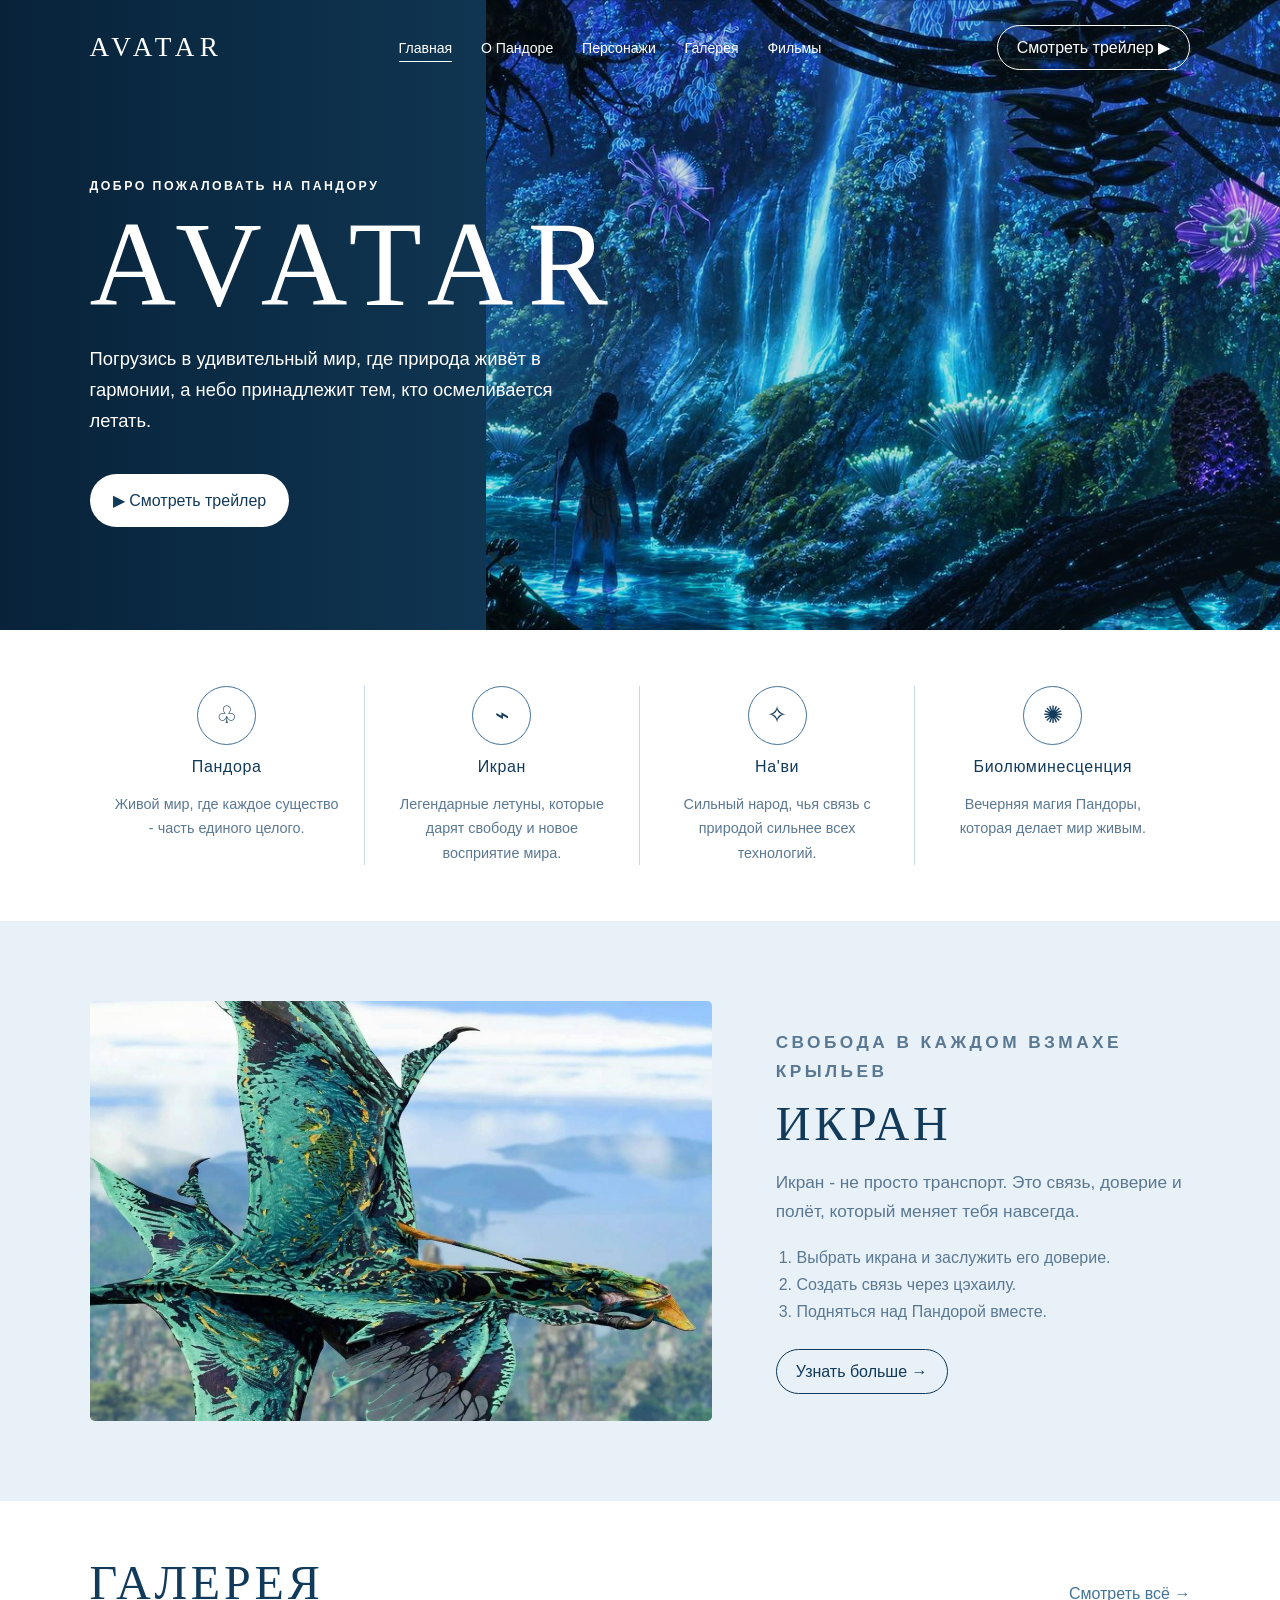
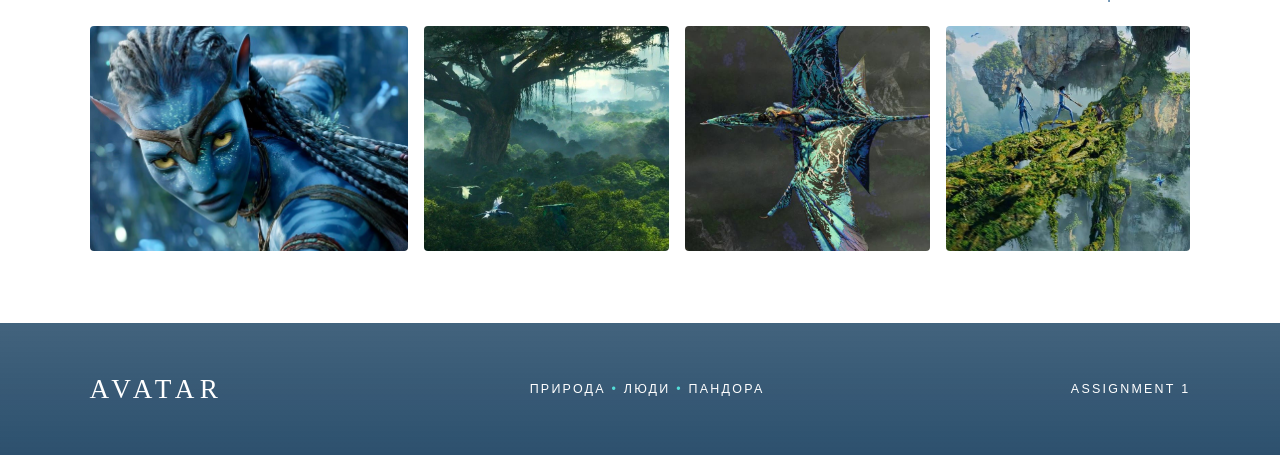
==== OneDrive/Desktop/Assignment_WEB_1_Kapizova_Aiya/index.html @ e0be304f "Initial commit" ====
<!doctype html>
<html lang="ru">
  <head>
    <meta charset="UTF-8" />
    <meta name="viewport" content="width=device-width, initial-scale=1.0" />
    <meta name="description" content="Авторский гид по миру фильма Аватар." />
    <title>Avatar | Мир Пандоры</title>
    <link rel="stylesheet" href="css/style.css" />
  </head>
  <body>
    <header class="site-header">
      <a class="brand" href="index.html">AVATAR</a>
      <nav aria-label="Основная навигация">
        <ul class="nav-list">
          <li>
            <a class="active" aria-current="page" href="index.html">Главная</a>
          </li>
          <li><a href="about.html">О Пандоре</a></li>
          <li><a href="about.html#characters">Персонажи</a></li>
          <li><a href="#gallery">Галерея</a></li>
          <li><a href="contact.html">Фильмы</a></li>
        </ul>
      </nav>
      <a class="nav-cta" href="about.html#trailer">Смотреть трейлер ▶</a>
    </header>
    <main>
      <section class="hero" id="welcome">
        <div class="hero-copy">
          <p class="eyebrow">Добро пожаловать на Пандору</p>
          <h1>AVATAR</h1>
          <p>
            Погрузись в удивительный мир, где природа живёт в гармонии, а небо
            принадлежит тем, кто осмеливается летать.
          </p>
          <a class="primary-button" href="about.html#trailer"
            >▶ Смотреть трейлер</a
          >
        </div>
        <img class="hero-art" src="./images/avatar.jpg" alt="Пандора" />
      </section>
      <section class="pillars" aria-label="Главные темы Пандоры">
        <article>
          <span class="round-icon">♧</span>
          <h2>Пандора</h2>
          <p>Живой мир, где каждое существо - часть единого целого.</p>
        </article>
        <article>
          <span class="round-icon">⌁</span>
          <h2>Икран</h2>
          <p>
            Легендарные летуны, которые дарят свободу и новое восприятие мира.
          </p>
        </article>
        <article>
          <span class="round-icon">✧</span>
          <h2>На'ви</h2>
          <p>Сильный народ, чья связь с природой сильнее всех технологий.</p>
        </article>
        <article>
          <span class="round-icon">✺</span>
          <h2>Биолюминесценция</h2>
          <p>Вечерняя магия Пандоры, которая делает мир живым.</p>
        </article>
      </section>
      <section class="feature-section">
        <img src="./images/ikran 2.jpg" alt="Нави" />
        <div>
          <p class="eyebrow">Свобода в каждом взмахе крыльев</p>
          <h2>Икран</h2>
          <p>
            Икран - не просто транспорт. Это связь, доверие и полёт, который
            меняет тебя навсегда.
          </p>
          <ol class="quiet-list">
            <li>Выбрать икранa и заслужить его доверие.</li>
            <li>Создать связь через цэхаилу.</li>
            <li>Подняться над Пандорой вместе.</li>
          </ol>
          <a class="outline-button" href="about.html">Узнать больше →</a>
        </div>
      </section>
      <section class="gallery-section" id="gallery">
        <div class="section-title">
          <h2>Галерея</h2>
          <a href="about.html">Смотреть всё →</a>
        </div>
        <div class="gallery-grid">
          <img
            src="./images/avatar 10.jpg"
            alt="Горы Пандоры под большой луной"
          /><img
            src="./images/avatar 9.jpg"
            alt="Стилизованный портрет На'ви в светящемся лесу"
          /><img
            src="./images/avatar 3.jpg"
            alt="Биолюминесцентные растения возле воды ночью"
          /><img
            src="./images/avatar 11.jpg"
            alt="Икран в полёте над Пандорой"
          />
        </div>
      </section>
    </main>
    <footer class="site-footer">
      <a class="brand" href="index.html">AVATAR</a>
      <p>Природа <span>•</span> Люди <span>•</span> Пандора</p>
      <p>Assignment 1</p>
    </footer>
  </body>
</html>
---- OneDrive/Desktop/Assignment_WEB_1_Kapizova_Aiya/css/style.css ----
:root {
  --ink: #123a5b;
  --navy: rgb(9, 40, 66);
  --sky: hsl(205, 50%, 94%);
  --glow: #54ded9;
  --white: white;
}
* {
  box-sizing: border-box;
}
html {
  scroll-behavior: smooth;
}
body {
  margin: 0;
  background: var(--sky);
  color: var(--ink);
  font-family: Arial, Helvetica, sans-serif;
  font-size: 1rem;
  line-height: 1.7;
}
img {
  display: block;
  max-width: 100%;
}
a {
  color: inherit;
}
h1,
h2,
.brand {
  font-family: Georgia, "Times New Roman", serif;
  font-weight: 400;
}
h1 {
  font-size: clamp(3.8rem, 10vw, 7.5rem);
  letter-spacing: 0.12em;
  line-height: 0.95;
  margin: 0.65rem 0 1.3rem;
}
h2 {
  font-size: clamp(1.9rem, 4vw, 3rem);
  letter-spacing: 0.08em;
  line-height: 1.1;
  margin: 0 0 1rem;
  text-transform: uppercase;
}
.site-header {
  align-items: center;
  color: var(--white);
  display: flex;
  gap: 2rem;
  justify-content: space-between;
  left: 0;
  padding: 1.5rem 7%;
  position: absolute;
  right: 0;
  top: 0;
  z-index: 2;
}
.brand {
  font-size: 1.7rem;
  letter-spacing: 0.2em;
  text-decoration: none;
  white-space: nowrap;
}
.nav-list {
  display: flex;
  gap: 1.8rem;
  list-style: none;
  margin: 0;
  padding: 0;
}
.nav-list a {
  border-bottom: 1px solid transparent;
  font-size: 0.88rem;
  padding-bottom: 0.35rem;
  text-decoration: none;
  transition:
    color 0.2s,
    border-color 0.2s;
}
.nav-list a:hover,
.nav-list a:focus-visible,
.nav-list .active {
  border-color: var(--white);
  color: var(--white);
}
.nav-cta,
.outline-button {
  border: 1px solid currentColor;
  border-radius: 99px;
  padding: 0.5em 1.2em;
  text-decoration: none;
  transition:
    background-color 0.2s,
    transform 0.2s;
  white-space: nowrap;
}
.nav-cta:hover,
.nav-cta:focus-visible,
.outline-button:hover,
.outline-button:focus-visible {
  background: var(--white);
  color: var(--ink);
  transform: translateY(-2px);
}
.hero {
  background:
    linear-gradient(
      90deg,
      rgba(4, 26, 47, 0.85),
      rgba(8, 35, 58, 0.5) 48%,
      rgba(8, 35, 58, 0.08)
    ),
    #1c5277;
  color: var(--white);
  min-height: 70vh;
  overflow: hidden;
  padding: 11rem 7% 5rem;
  position: relative;
}
#welcome {
  isolation: isolate;
}
.hero-copy {
  max-width: 33rem;
  position: relative;
  z-index: 1;
}
.hero-copy p:not(.eyebrow) {
  font-size: 1.15rem;
  max-width: 29rem;
}
.hero-art {
  height: 100%;
  object-fit: cover;
  opacity: 0.83;
  position: absolute;
  right: 0;
  top: 0;
  width: 62%;
}
.eyebrow {
  font-size: 0.77rem;
  font-weight: bold;
  letter-spacing: 0.2em;
  margin: 0 0 0.7rem;
  text-transform: uppercase;
}
.primary-button,
button {
  background: var(--white);
  border: 0;
  border-radius: 99px;
  color: var(--ink);
  cursor: pointer;
  display: inline-block;
  font: inherit;
  margin-top: 1.2rem;
  padding: 0.8em 1.45em;
  text-decoration: none;
  transition:
    background-color 0.2s,
    box-shadow 0.2s,
    transform 0.2s;
}
.primary-button:hover,
.primary-button:focus-visible,
button:hover,
button:focus-visible {
  background: var(--glow);
  box-shadow: 0 0.5rem 1rem rgba(0, 0, 0, 0.18);
  transform: translateY(-2px);
}
.pillars {
  background: var(--white);
  display: grid;
  grid-template-columns: repeat(4, 1fr);
  padding: 3.5rem 7%;
}
.pillars article {
  border-right: 1px solid #c5d9e6;
  padding: 0 1.5rem;
  text-align: center;
}
.pillars article:last-child {
  border: 0;
}
.pillars h2 {
  font-family: Arial, Helvetica, sans-serif;
  font-size: 1rem;
  letter-spacing: 0.04em;
  margin-top: 0.8rem;
  text-transform: none;
}
.pillars p {
  color: #5b7893;
  font-size: 0.9rem;
  margin: 0;
}
.round-icon {
  align-items: center;
  border: 1px solid #42739c;
  border-radius: 50%;
  display: inline-flex;
  font-size: 1.5rem;
  height: 3.7rem;
  justify-content: center;
  width: 3.7rem;
}
.feature-section {
  align-items: center;
  display: grid;
  gap: 4rem;
  grid-template-columns: 1.2fr 0.8fr;
  margin: 0 auto;
  max-width: 1300px;
  padding: 5rem 7%;
}
.feature-section img {
  background: #123a5b;
  border-radius: 0.3rem;
  max-height: 420px;
  min-height: 320px;
  object-fit: cover;
  width: 100%;
}
.feature-section p {
  color: #5b7893;
  font-size: 1.08rem;
}
.quiet-list {
  color: #5b7893;
  padding-left: 1.3em;
}
.outline-button {
  display: inline-block;
  margin-top: 0.5rem;
}
.gallery-section {
  background: var(--white);
  padding: 3.5rem 7% 4.5rem;
}
.section-title {
  align-items: baseline;
  display: flex;
  justify-content: space-between;
}
.section-title a,
.text-link {
  color: #42739c;
  text-decoration: none;
}
.section-title a:hover,
.text-link:hover {
  text-decoration: underline;
}
.gallery-grid {
  display: grid;
  gap: 1rem;
  grid-template-columns: 1.3fr repeat(3, 1fr);
}
.gallery-grid img {
  border-radius: 0.25rem;
  height: 225px;
  object-fit: cover;
  width: 100%;
}
.inner-page {
  margin: 0 auto;
  max-width: 1140px;
  padding: 9rem 7% 5rem;
}
.inner-page .eyebrow {
  color: #42739c;
}
.page-intro {
  border-bottom: 1px solid #c5d9e6;
  max-width: 750px;
  padding-bottom: 2.5rem;
}
.page-intro h1 {
  color: var(--ink);
  font-size: clamp(3rem, 7vw, 5.5rem);
}
.page-intro p {
  font-size: 1.12rem;
}
.info-columns {
  display: grid;
  gap: 4rem;
  grid-template-columns: 1fr 1fr;
  margin: 3.5rem 0;
}
.info-columns h2,
.form-section h2,
.trailer-section h2 {
  font-size: 1.75rem;
}
.character-section {
  align-items: center;
  background: var(--white);
  display: grid;
  gap: 3rem;
  grid-template-columns: 1fr 1fr;
  margin: 3rem -5% 4rem;
  padding: 3rem 5%;
}
.character-section figure {
  margin: 0;
}
.character-section img {
  background: var(--navy);
  border-radius: 0.25rem;
  width: 100%;
}
.character-section figcaption,
.quote-source,
.media-label {
  color: #5b7893;
  font-size: 0.85rem;
}
.character-section blockquote {
  border-left: 3px solid var(--glow);
  font-family: Georgia, "Times New Roman", serif;
  font-size: 1.3rem;
  margin: 1.5rem 0;
  padding-left: 1rem;
}
.trailer-section {
  max-width: 800px;
}
.video-wrap {
  aspect-ratio: 16 / 9;
  background: var(--navy);
}
.video-wrap iframe {
  border: 0;
  height: 100%;
  width: 100%;
}
.table-wrap {
  margin: 3rem 0;
  overflow-x: auto;
}
table {
  border-collapse: collapse;
  min-width: 720px;
  width: 100%;
}
caption {
  font-family: Georgia, "Times New Roman", serif;
  font-size: 1.4rem;
  margin-bottom: 0.8rem;
  text-align: left;
}
th,
td {
  border-bottom: 1px solid #c5d9e6;
  padding: 0.85rem;
  text-align: left;
}
thead,
tfoot {
  background: var(--navy);
  color: var(--white);
}
tbody tr:nth-child(even) {
  background: var(--white);
}
tbody tr:hover {
  background: #d7f8f5;
}
.form-section {
  background: var(--white);
  margin: 4rem 0 0;
  padding: 2.5rem;
}
form {
  border: 1px solid #b5cfdf;
  padding: 1.3rem;
}
fieldset {
  border: 1px solid #b5cfdf;
  padding: 1rem;
}
legend {
  font-weight: bold;
  padding: 0 0.35rem;
}
.form-grid {
  display: grid;
  gap: 0 1.2rem;
  grid-template-columns: 1fr 1fr;
}
.form-grid p {
  margin: 0.55rem 0;
}
label {
  display: block;
  font-weight: bold;
}
input,
textarea {
  border: 1px solid #97b8ce;
  border-radius: 0.2rem;
  font: inherit;
  padding: 0.55em;
  width: 100%;
}
input[type="color"] {
  height: 2.6rem;
  padding: 0.15rem;
}
input[type="checkbox"],
input[type="radio"] {
  accent-color: #197e96;
  margin-right: 0.35rem;
  width: auto;
}
input:focus,
textarea:focus,
a:focus,
button:focus {
  outline: 3px solid #31bdb7;
  outline-offset: 3px;
}
.choice-group {
  margin: 1.1rem 0;
}
.choice-group label,
.checkbox-line label {
  display: inline-block;
  font-weight: normal;
  margin-right: 1rem;
}
.site-footer {
  align-items: center;
  background:
    linear-gradient(rgba(14, 54, 87, 0.76), rgba(14, 54, 87, 0.86)),
    url("../images/pandora-night.svg") center / cover;
  color: var(--white);
  display: flex;
  gap: 2rem;
  justify-content: space-between;
  padding: 2.7rem 7%;
}
.site-footer p {
  font-size: 0.78rem;
  letter-spacing: 0.18em;
  margin: 0;
  text-transform: uppercase;
}
.site-footer span {
  color: var(--glow);
}
@media (max-width: 900px) {
  .site-header {
    flex-wrap: wrap;
  }
  .nav-list {
    gap: 0.8rem;
    order: 3;
  }
  .hero-art {
    opacity: 0.35;
    width: 100%;
  }
  .pillars {
    grid-template-columns: repeat(2, 1fr);
    row-gap: 2rem;
  }
  .pillars article:nth-child(2) {
    border-right: 0;
  }
  .feature-section,
  .character-section {
    grid-template-columns: 1fr;
  }
  .gallery-grid {
    grid-template-columns: repeat(2, 1fr);
  }
  .gallery-grid img {
    height: 200px;
  }
}
@media (max-width: 600px) {
  .site-header {
    padding: 1.2rem 5%;
  }
  .nav-cta {
    display: none;
  }
  .nav-list {
    flex-wrap: wrap;
  }
  .hero,
  .inner-page {
    padding-left: 5%;
    padding-right: 5%;
  }
  .hero {
    min-height: 650px;
    padding-top: 12rem;
  }
  .pillars {
    grid-template-columns: 1fr;
    padding-left: 5%;
    padding-right: 5%;
  }
  .pillars article,
  .pillars article:nth-child(2) {
    border-bottom: 1px solid #c5d9e6;
    border-right: 0;
    padding-bottom: 1.5rem;
  }
  .pillars article:last-child {
    border-bottom: 0;
  }
  .feature-section {
    gap: 2rem;
    padding-left: 5%;
    padding-right: 5%;
  }
  .info-columns,
  .form-grid {
    grid-template-columns: 1fr;
  }
  .character-section {
    margin-left: -1%;
    margin-right: -1%;
  }
  .gallery-section {
    padding-left: 5%;
    padding-right: 5%;
  }
  .site-footer {
    align-items: flex-start;
    flex-direction: column;
  }
}
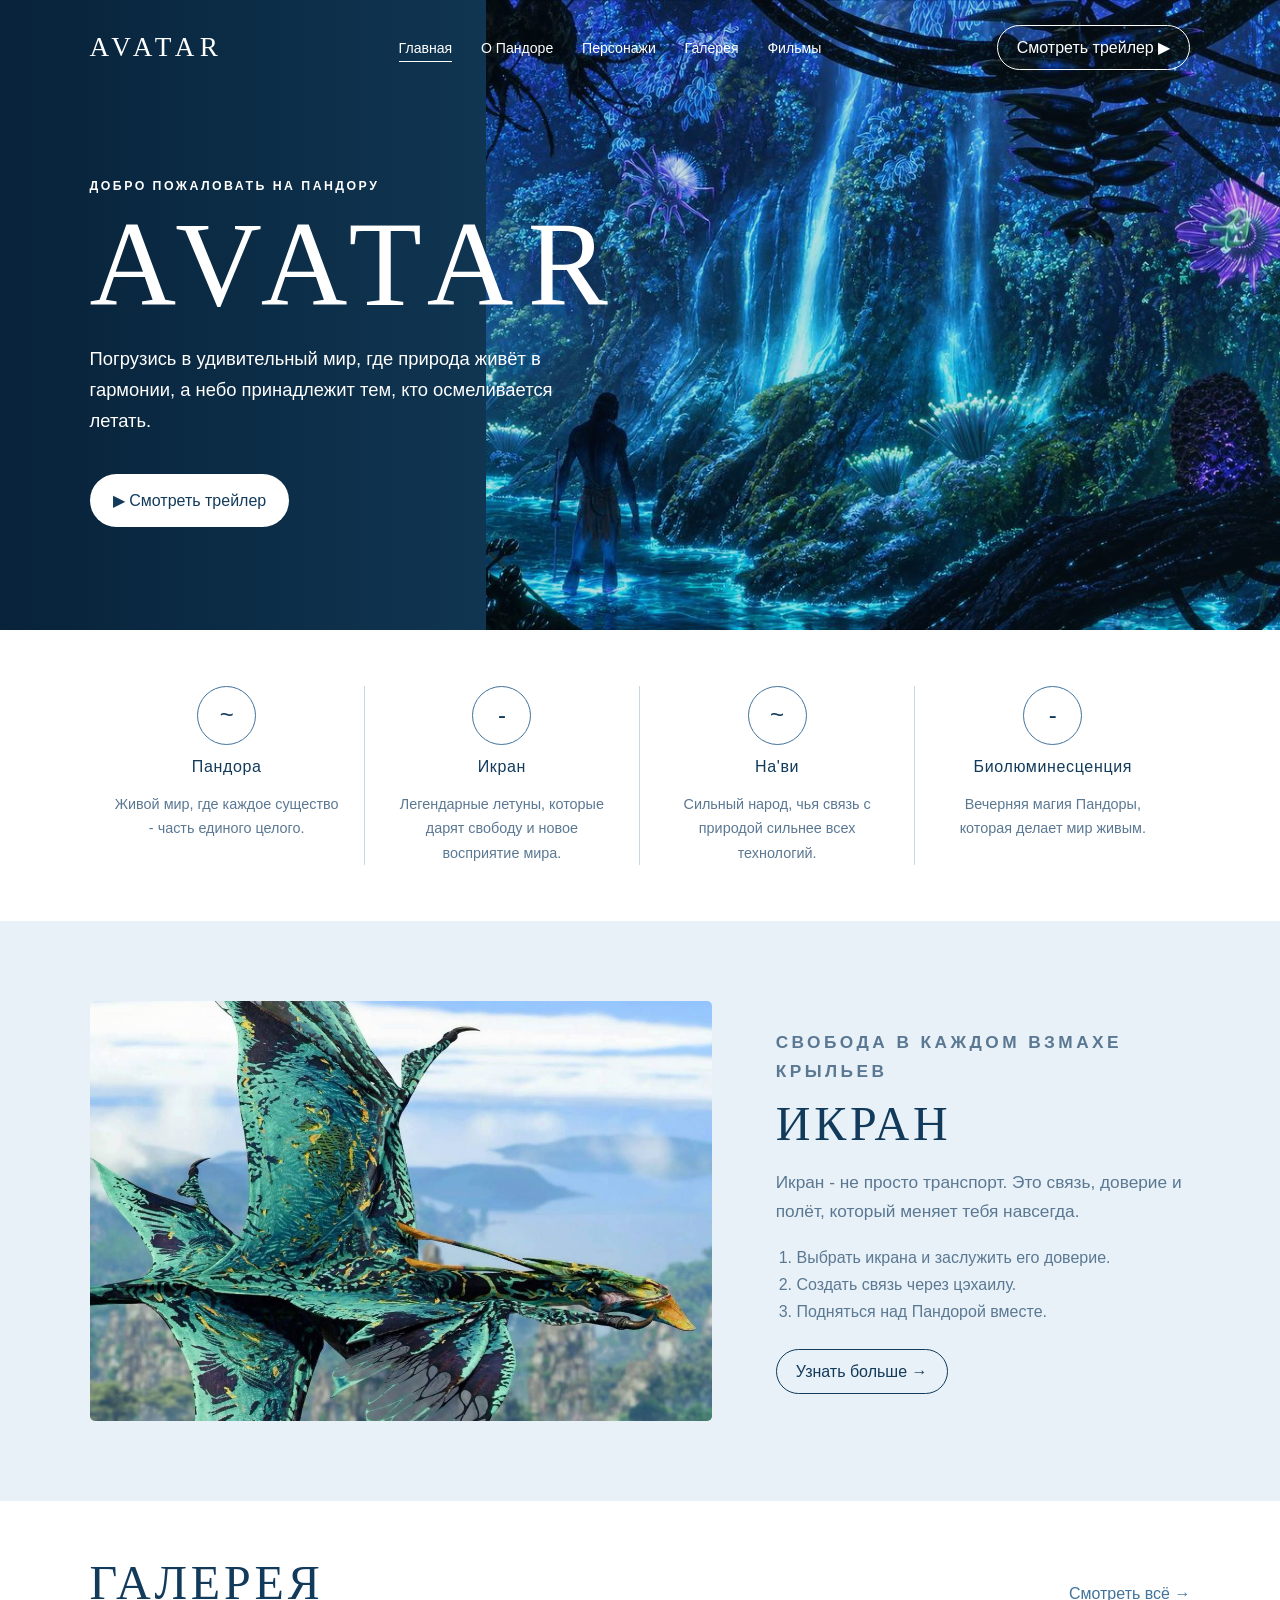
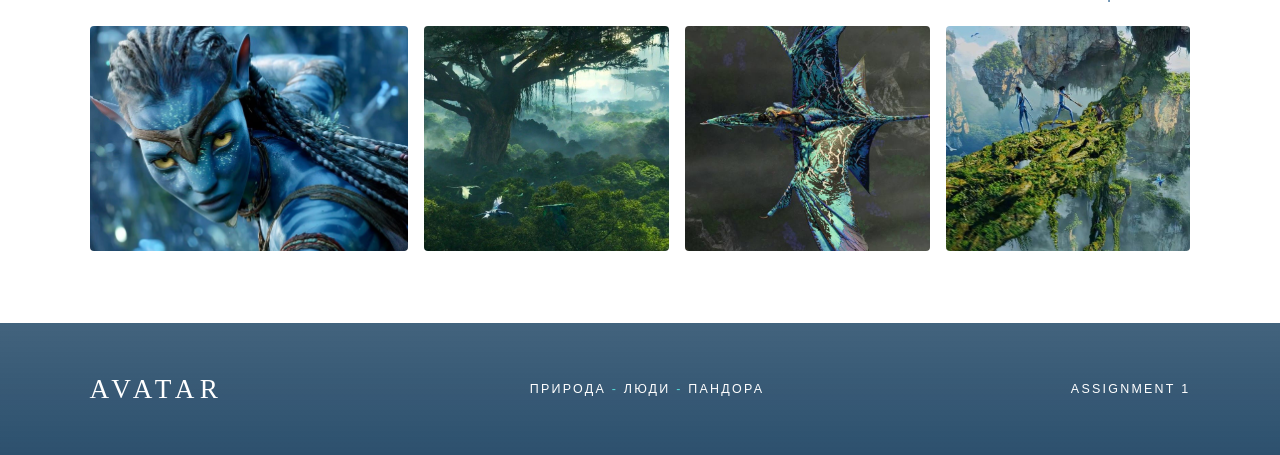
==== commit 3bddda87: "new commit" ====
--- a/OneDrive/Desktop/Assignment_WEB_1_Kapizova_Aiya/index.html
+++ b/OneDrive/Desktop/Assignment_WEB_1_Kapizova_Aiya/index.html
@@ -3,7 +3,7 @@
   <head>
     <meta charset="UTF-8" />
     <meta name="viewport" content="width=device-width, initial-scale=1.0" />
-    <meta name="description" content="Авторский гид по миру фильма Аватар." />
+    <meta name="description" content="Аватар" />
     <title>Avatar | Мир Пандоры</title>
     <link rel="stylesheet" href="css/style.css" />
   </head>
@@ -40,24 +40,24 @@
       </section>
       <section class="pillars" aria-label="Главные темы Пандоры">
         <article>
-          <span class="round-icon">♧</span>
+          <span class="round-icon">~</span>
           <h2>Пандора</h2>
           <p>Живой мир, где каждое существо - часть единого целого.</p>
         </article>
         <article>
-          <span class="round-icon">⌁</span>
+          <span class="round-icon">-</span>
           <h2>Икран</h2>
           <p>
             Легендарные летуны, которые дарят свободу и новое восприятие мира.
           </p>
         </article>
         <article>
-          <span class="round-icon">✧</span>
+          <span class="round-icon">~</span>
           <h2>На'ви</h2>
           <p>Сильный народ, чья связь с природой сильнее всех технологий.</p>
         </article>
         <article>
-          <span class="round-icon">✺</span>
+          <span class="round-icon">-</span>
           <h2>Биолюминесценция</h2>
           <p>Вечерняя магия Пандоры, которая делает мир живым.</p>
         </article>
@@ -103,7 +103,7 @@
     </main>
     <footer class="site-footer">
       <a class="brand" href="index.html">AVATAR</a>
-      <p>Природа <span>•</span> Люди <span>•</span> Пандора</p>
+      <p>Природа <span>-</span> Люди <span>-</span> Пандора</p>
       <p>Assignment 1</p>
     </footer>
   </body>
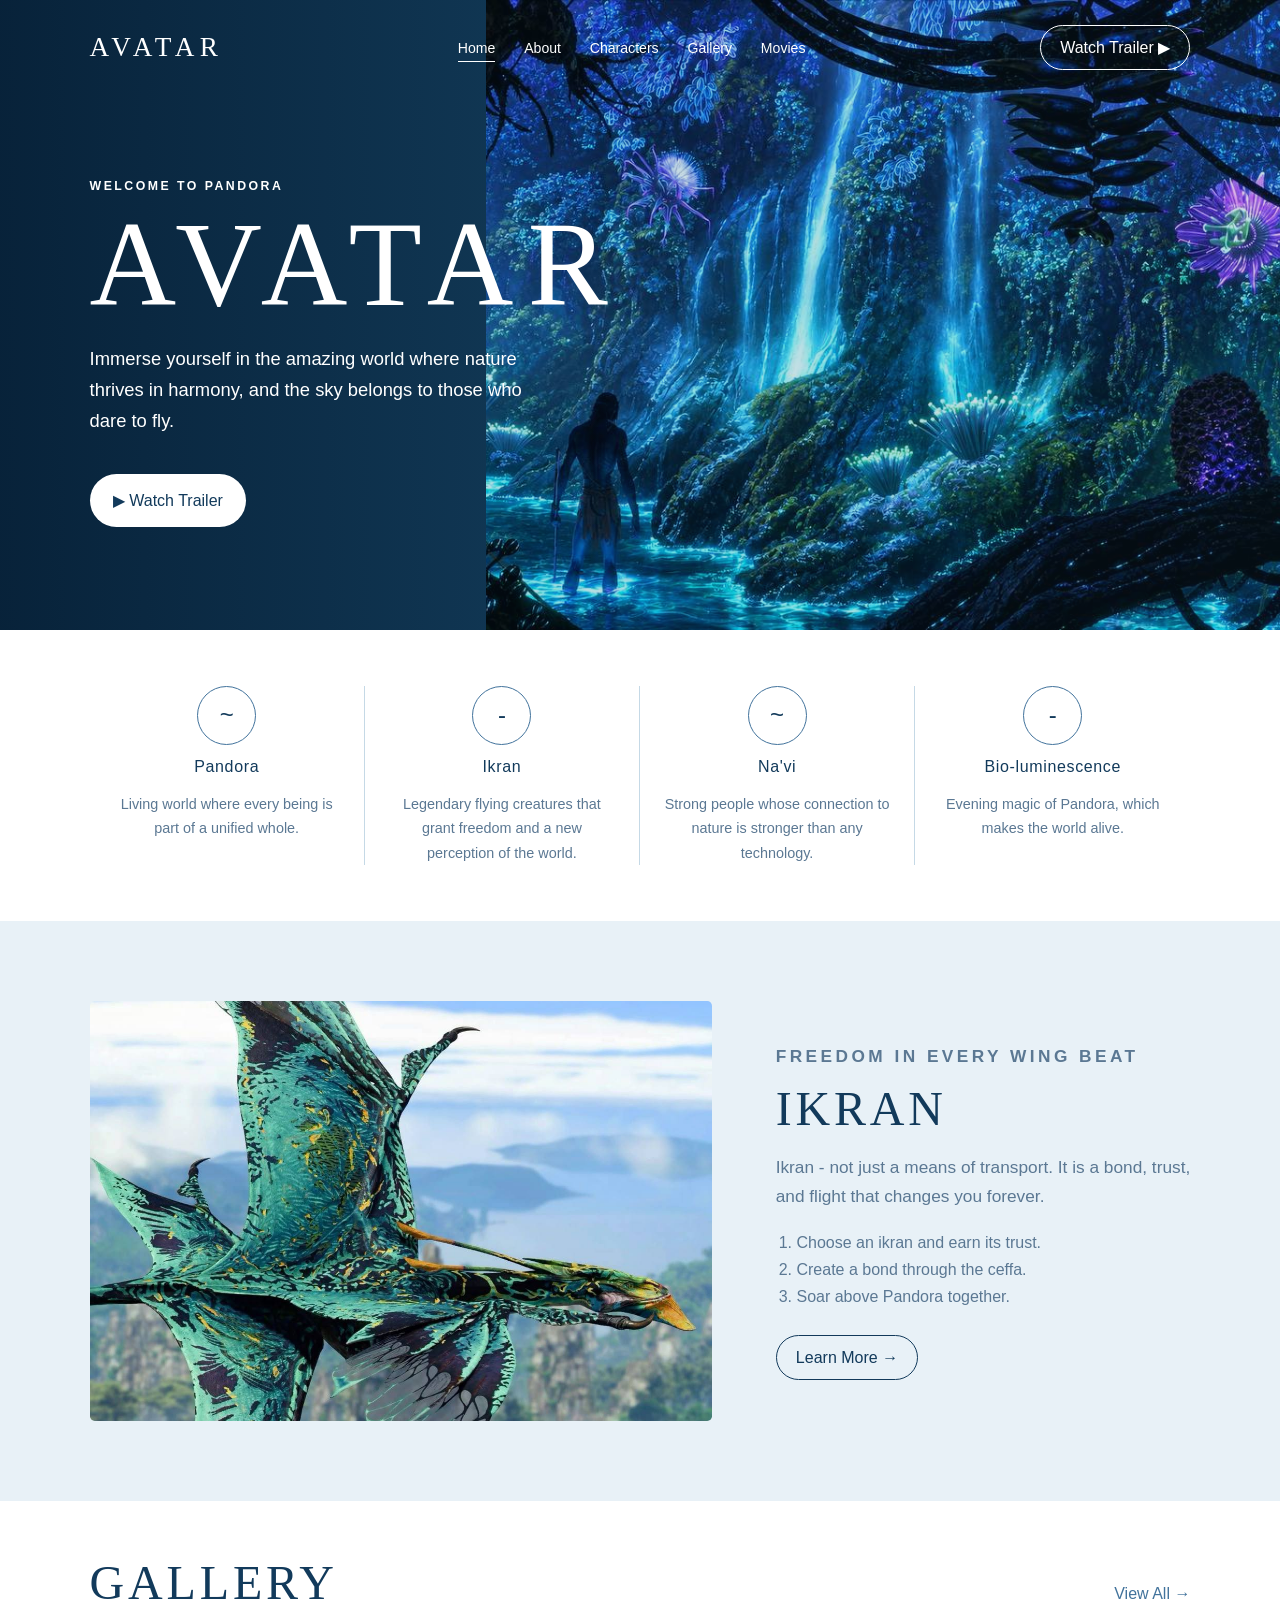
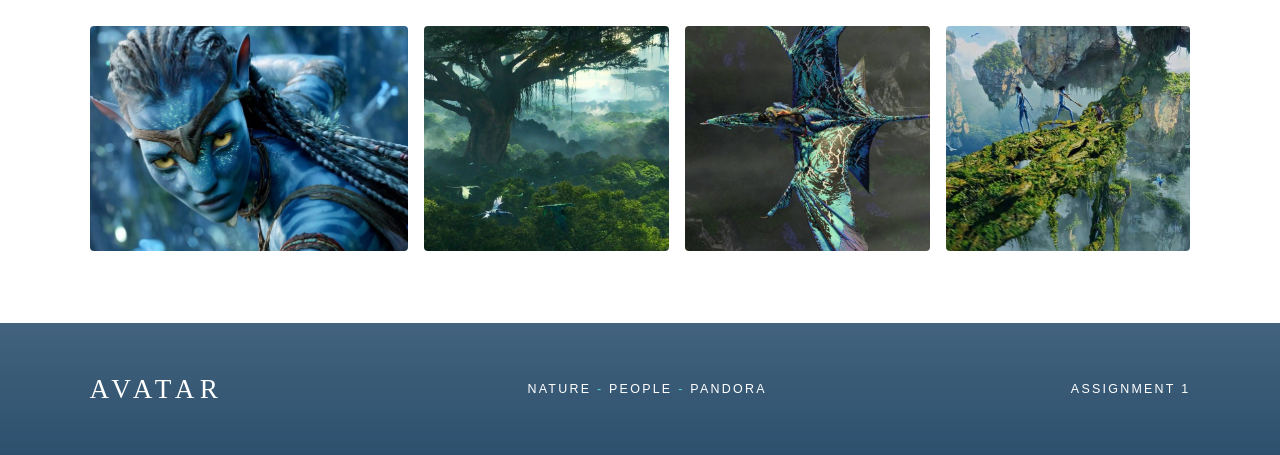
==== commit 1537995c: "new commit" ====
--- a/OneDrive/Desktop/Assignment_WEB_1_Kapizova_Aiya/index.html
+++ b/OneDrive/Desktop/Assignment_WEB_1_Kapizova_Aiya/index.html
@@ -4,7 +4,7 @@
     <meta charset="UTF-8" />
     <meta name="viewport" content="width=device-width, initial-scale=1.0" />
     <meta name="description" content="Аватар" />
-    <title>Avatar | Мир Пандоры</title>
+    <title>Avatar | The World Of Pandora</title>
     <link rel="stylesheet" href="css/style.css" />
   </head>
   <body>
@@ -13,97 +13,95 @@
       <nav aria-label="Основная навигация">
         <ul class="nav-list">
           <li>
-            <a class="active" aria-current="page" href="index.html">Главная</a>
+            <a class="active" aria-current="page" href="index.html">Home</a>
           </li>
-          <li><a href="about.html">О Пандоре</a></li>
-          <li><a href="about.html#characters">Персонажи</a></li>
-          <li><a href="#gallery">Галерея</a></li>
-          <li><a href="contact.html">Фильмы</a></li>
+          <li><a href="about.html">About</a></li>
+          <li><a href="about.html#characters">Characters</a></li>
+          <li><a href="#gallery">Gallery</a></li>
+          <li><a href="contact.html">Movies</a></li>
         </ul>
       </nav>
-      <a class="nav-cta" href="about.html#trailer">Смотреть трейлер ▶</a>
+      <a class="nav-cta" href="about.html#trailer">Watch Trailer ▶</a>
     </header>
     <main>
       <section class="hero" id="welcome">
         <div class="hero-copy">
-          <p class="eyebrow">Добро пожаловать на Пандору</p>
+          <p class="eyebrow">Welcome to Pandora</p>
           <h1>AVATAR</h1>
           <p>
-            Погрузись в удивительный мир, где природа живёт в гармонии, а небо
-            принадлежит тем, кто осмеливается летать.
+            Immerse yourself in the amazing world where nature thrives in
+            harmony, and the sky belongs to those who dare to fly.
           </p>
           <a class="primary-button" href="about.html#trailer"
-            >▶ Смотреть трейлер</a
+            >▶ Watch Trailer</a
           >
         </div>
-        <img class="hero-art" src="./images/avatar.jpg" alt="Пандора" />
+        <img class="hero-art" src="./images/avatar.jpg" alt="Pandora" />
       </section>
-      <section class="pillars" aria-label="Главные темы Пандоры">
+      <section class="pillars" aria-label="Main Themes of Pandora">
         <article>
           <span class="round-icon">~</span>
-          <h2>Пандора</h2>
-          <p>Живой мир, где каждое существо - часть единого целого.</p>
+          <h2>Pandora</h2>
+          <p>Living world where every being is part of a unified whole.</p>
         </article>
         <article>
           <span class="round-icon">-</span>
-          <h2>Икран</h2>
+          <h2>Ikran</h2>
           <p>
-            Легендарные летуны, которые дарят свободу и новое восприятие мира.
+            Legendary flying creatures that grant freedom and a new perception
+            of the world.
           </p>
         </article>
         <article>
           <span class="round-icon">~</span>
-          <h2>На'ви</h2>
-          <p>Сильный народ, чья связь с природой сильнее всех технологий.</p>
+          <h2>Na'vi</h2>
+          <p>
+            Strong people whose connection to nature is stronger than any
+            technology.
+          </p>
         </article>
         <article>
           <span class="round-icon">-</span>
-          <h2>Биолюминесценция</h2>
-          <p>Вечерняя магия Пандоры, которая делает мир живым.</p>
+          <h2>Bio-luminescence</h2>
+          <p>Evening magic of Pandora, which makes the world alive.</p>
         </article>
       </section>
       <section class="feature-section">
-        <img src="./images/ikran 2.jpg" alt="Нави" />
+        <img src="./images/ikran 2.jpg" alt="Ikran" />
         <div>
-          <p class="eyebrow">Свобода в каждом взмахе крыльев</p>
-          <h2>Икран</h2>
+          <p class="eyebrow">Freedom in every wing beat</p>
+          <h2>Ikran</h2>
           <p>
-            Икран - не просто транспорт. Это связь, доверие и полёт, который
-            меняет тебя навсегда.
+            Ikran - not just a means of transport. It is a bond, trust, and
+            flight that changes you forever.
           </p>
           <ol class="quiet-list">
-            <li>Выбрать икранa и заслужить его доверие.</li>
-            <li>Создать связь через цэхаилу.</li>
-            <li>Подняться над Пандорой вместе.</li>
+            <li>Choose an ikran and earn its trust.</li>
+            <li>Create a bond through the ceffa.</li>
+            <li>Soar above Pandora together.</li>
           </ol>
-          <a class="outline-button" href="about.html">Узнать больше →</a>
+          <a class="outline-button" href="about.html">Learn More →</a>
         </div>
       </section>
       <section class="gallery-section" id="gallery">
         <div class="section-title">
-          <h2>Галерея</h2>
-          <a href="about.html">Смотреть всё →</a>
+          <h2>Gallery</h2>
+          <a href="about.html">View All →</a>
         </div>
         <div class="gallery-grid">
-          <img
-            src="./images/avatar 10.jpg"
-            alt="Горы Пандоры под большой луной"
-          /><img
+          <img src="./images/avatar 10.jpg" alt="Neitiri" /><img
             src="./images/avatar 9.jpg"
-            alt="Стилизованный портрет На'ви в светящемся лесу"
-          /><img
-            src="./images/avatar 3.jpg"
-            alt="Биолюминесцентные растения возле воды ночью"
-          /><img
+            alt="View"
+          /><img src="./images/avatar 3.jpg" alt="Ikran" /><img
             src="./images/avatar 11.jpg"
-            alt="Икран в полёте над Пандорой"
+            alt="View2"
           />
         </div>
       </section>
     </main>
     <footer class="site-footer">
       <a class="brand" href="index.html">AVATAR</a>
-      <p>Природа <span>-</span> Люди <span>-</span> Пандора</p>
+      <p>Nature <span>-</span> People <span>-</span> Pandora</p>
       <p>Assignment 1</p>
     </footer>
   </body>
